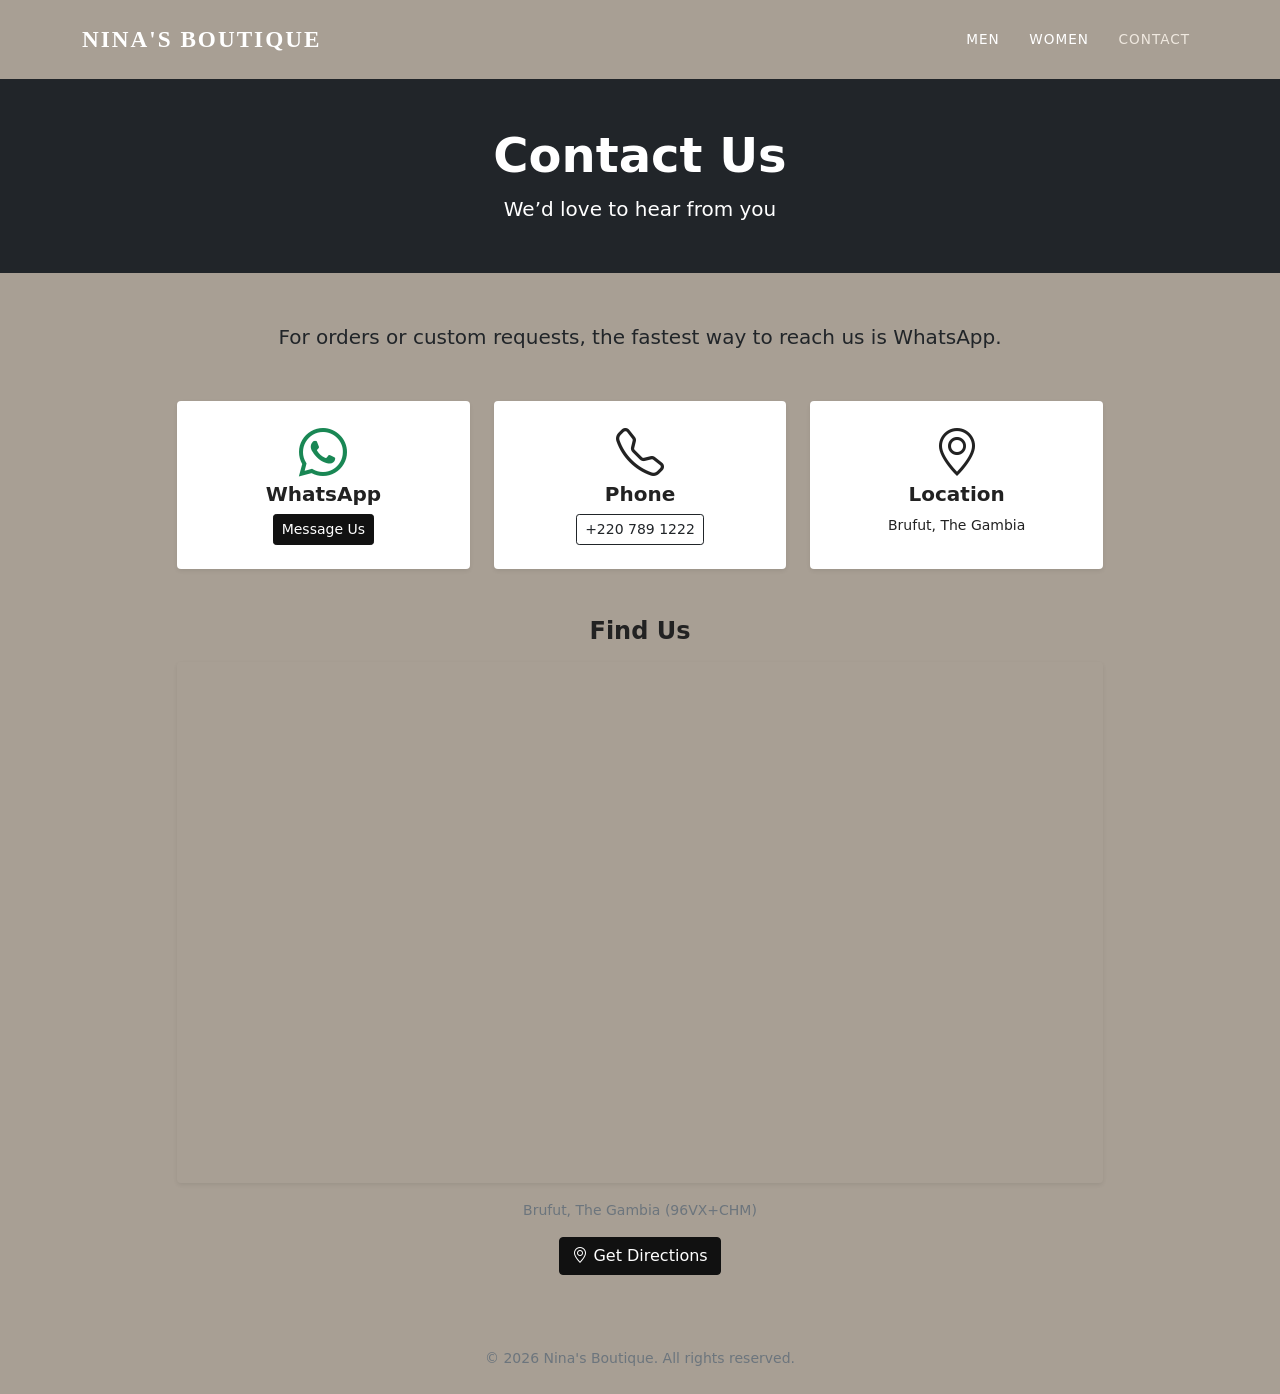
==== contact.html @ 29880697 "Add files via upload" ====
<!DOCTYPE html>
<html lang="en">
<head>
  <meta charset="UTF-8">
  <meta name="viewport" content="width=device-width, initial-scale=1.0">
  <title>Contact | Your Brand Name</title>
  <link href="bootstrap-5.0.2-dist/css/bootstrap.min.css" rel="stylesheet">
  <link rel="stylesheet" href="https://cdn.jsdelivr.net/npm/bootstrap-icons@1.11.3/font/bootstrap-icons.min.css">
  <link rel="stylesheet" href="style.css">
</head>
<body>
  <nav class="navbar navbar-expand-lg sticky-top">
    <div class="container">
      <a class="navbar-brand fw-bold" href="index.html">Nina's Boutique</a>
      <button class="navbar-toggler text-white" type="button" data-bs-toggle="collapse" data-bs-target="#navbarNav" aria-label="Menu">☰</button>
      <div class="collapse navbar-collapse" id="navbarNav">
        <ul class="navbar-nav ms-auto align-items-lg-center">
          <li class="nav-item"><a class="nav-link" href="men.html">Men</a></li>
          <li class="nav-item"><a class="nav-link" href="women.html">Women</a></li>
          <li class="nav-item"><a class="nav-link active" href="contact.html">Contact</a></li>
          
        </ul>
      </div>
    </div>
  </nav>

  <section class="py-5 bg-dark text-white text-center">
    <div class="container">
      <h1 class="display-5 fw-bold">Contact Us</h1>
      <p class="lead mb-0">We’d love to hear from you</p>
    </div>
  </section>

  <section class="py-5">
    <div class="container">
      <div class="row justify-content-center">
        <div class="col-lg-10">
          <div class="text-center mb-5">
            <p class="lead text-dark"><b>For orders or custom requests, the fastest way to reach us is WhatsApp.</b></p>
          </div>
          <div class="row g-4 text-center mb-5">
            <div class="col-md-4">
              <div class="p-4 bg-white rounded shadow-sm h-100">
                <i class="bi bi-whatsapp display-5 text-success mb-3"></i>
                <h5 class="fw-bold">WhatsApp</h5>
                <a href="https://wa.me/2203699539" target="_blank" class="btn btn-dark btn-sm">Message Us</a>
              </div>
            </div>
            <div class="col-md-4">
              <div class="p-4 bg-white rounded shadow-sm h-100">
                <i class="bi bi-telephone display-5 mb-3"></i>
                <h5 class="fw-bold">Phone</h5>
                <a href="tel:+2207891222" class="btn btn-outline-dark btn-sm">+220 789 1222</a>
              </div>
            </div>
            <div class="col-md-4">
              <div class="p-4 bg-white rounded shadow-sm h-100">
                <i class="bi bi-geo-alt display-5 mb-3"></i>
                <h5 class="fw-bold">Location</h5>
                <p class="mb-0 small">Brufut, The Gambia</p>
              </div>
            </div>
          </div>

          <h4 class="fw-bold mb-3 text-center">Find Us</h4>
          <div class="ratio ratio-16x9 rounded shadow-sm overflow-hidden mb-3">
            <iframe src="https://www.google.com/maps?q=96VX%2BCHM+Brufut&output=embed" style="border:0;" allowfullscreen loading="lazy"></iframe>
          </div>
          <div class="text-center">
            <p class="text-muted small mb-3">Brufut, The Gambia (96VX+CHM)</p>
            <a href="https://www.google.com/maps/dir/?api=1&destination=96VX%2BCHM+Brufut" target="_blank" class="btn btn-dark">
              <i class="bi bi-geo-alt"></i> Get Directions
            </a>
          </div>
        </div>
      </div>
    </div>
  </section>

  <footer class="py-4 text-center text-muted small">
    <div class="container">&copy; 2026 Nina's Boutique. All rights reserved.</div>
  </footer>
  <script src="bootstrap-5.0.2-dist/js/bootstrap.bundle.min.js"></script>
</body>
</html>
---- style.css ----
*,
*::before,
*::after {
  box-sizing: border-box;
}

html {
  -webkit-text-size-adjust: 100%;
}

body {
  margin: 0;
  overflow-x: hidden;
  background-color: #a89f94;
  color: #222;
  font-family: system-ui, -apple-system, "Segoe UI", Roboto, sans-serif;
  line-height: 1.6;
}

img {
  max-width: 100%;
  height: auto;
  display: block;
}

.navbar {
  background-color: #a89f94;
  padding-top: 1rem;
  padding-bottom: 1rem;
}

.navbar-brand {
  font-family: Georgia, "Times New Roman", Times, serif;
  font-size: 1.45rem;
  font-weight: 400;
  letter-spacing: 2px;
  color: #ffffff !important;
  text-transform: uppercase;
}

.words {
  text-align: center;
}
.showcase {
  font-family: Georgia, "Times New Roman", Times, serif;
  font-size: 1.45rem;
  font-weight: 400;
  letter-spacing: 2px;
  color: #ffffff !important;
  text-transform: uppercase;
  text-align: center;
}

.Textile {
  font-family: Georgia, "Times New Roman", Times, serif;
  
  font-weight: 400;
  letter-spacing: 2px;
  color: #ffffff !important;
  text-transform: uppercase;
  text-align: center;
  text-decoration: underline;
}




.nav-link {
  color: #ffffff !important;
  font-weight: 400;
  font-size: 0.85rem;
  letter-spacing: 1px;
  text-transform: uppercase;
  margin-left: 0.85rem;
}

.nav-link:hover,
.nav-link.active {
  color: #f0e9e0 !important;
}

.navbar-toggler {
  border: 1px solid rgba(255, 255, 255, 0.8);
  padding: 0.1rem 0.5rem;
  color: #fff;
  font-size: 1.7rem;
  line-height: 1;
}

.navbar-toggler:focus {
  box-shadow: none;
}

.navbar-toggler-icon {
  display: none;
}

.hero-img {
  height: 85vh;
  width: 100%;
  object-fit: cover;
  object-position: center;
  filter: brightness(0.72);
}

.carousel-indicators {
  display: none;
}

.carousel-caption {
  bottom: 16%;
  left: 0;
  right: 0;
  text-align: left;
}

.carousel-caption h1 {
  text-shadow: 0 2px 12px rgba(0, 0, 0, 0.35);
}

.category-card {
  background: transparent;
}

.category-card img {
  width: 100%;
  height: 85vh;
  min-height: 520px;
  object-fit: cover;
  object-position: center;
}

.category-card .btn {
  display: inline-block;
  margin-top: 12px;
}

.card {
  border-radius: 0.4rem;
  overflow: hidden;
}

.card-img-top {
  height: 260px;
  width: 100%;
  object-fit: cover;
  object-position: center;
  background: #1a1a1a;
}

.btn-dark {
  background-color: #111;
  border-color: #111;
}


.about-text {
    max-width: 900px;
    margin: auto;
    line-height: 1.8;
}

.about-text h2 {
  text-align: center;
  letter-spacing: 1px;
  font-family: Georgia, "Times New Roman", Times, serif;
  font-size: 1.45rem;
  font-weight: 400;
  letter-spacing: 2px;
  color: #ffffff !important;
  text-transform: uppercase;
  text-align: center;
  text-decoration: underline;

}

.words {
    font-size: 17px;
    color: white;
    margin-bottom: 22px;
}

.bio-close {
    text-align: center;
    font-size: 20px;
    font-weight: 600;
    margin-top: 35px;
    padding-top: 25px;
    border-top: 1px solid #ddd;
}



@media (max-width: 991.98px) {
  .navbar-collapse {
    background-color: #a89f94;
    margin-top: 0.7rem;
    padding: 0.5rem 0.75rem 1rem;
    border-radius: 8px;
  }

  .nav-link {
    margin-left: 0;
    padding: 0.75rem 0.2rem !important;
    border-bottom: 1px solid rgba(255, 255, 255, 0.2);
  }

  .navbar-nav .btn {
    margin-top: 0.75rem;
    width: 100%;
  }
}

@media (max-width: 768px) {
  .navbar-brand {
    font-size: 1.1rem;
    letter-spacing: 1.4px;
  }

  .hero-img {
    height: 70vh;
  }

  .carousel-caption {
    bottom: 10%;
  }

  .carousel-caption h1 {
    font-size: 1.8rem;
  }

  .category-card img {
    height: 70vh;
    min-height: 380px;
  }

  a.btn,
  button,
  .btn {
    min-height: 44px;
  }
}

@media (max-width: 480px) {
  .hero-img {
    height: 62vh;
  }

  .category-card img {
    height: 62vh;
    min-height: 320px;
  }
}



.product-card {
  background: #fff;
  border-radius: 8px;
  overflow: hidden;
  cursor: pointer;
  box-shadow: 0 2px 8px rgba(0, 0, 0, 0.08);
  transition: transform 0.25s ease, box-shadow 0.25s ease;
}

.product-card:hover {
  transform: translateY(-5px);
  box-shadow: 0 8px 20px rgba(0, 0, 0, 0.15);
}

.product-img {
  width: 100%;
  height: 260px;
  object-fit: cover;
}

.product-info {
  padding: 15px;
}

.product-title {
  margin-bottom: 5px;
  font-weight: 600;
}

.product-short {
  margin: 0;
  color: #6c757d;
  font-size: 14px;
}



.product-modal {
  display: none;

  position: fixed;
  z-index: 9999;

  left: 0;
  top: 0;

  width: 100%;
  height: 100%;

  background: rgba(0, 0, 0, 0.75);

  align-items: center;
  justify-content: center;

  padding: 30px;
}


.product-modal-content {
  position: relative;

  width: 90%;
  max-width: 1000px;

  max-height: 90vh;

  background: #fff;

  border-radius: 10px;

  overflow: hidden;

  display: flex;

  box-shadow: 0 20px 60px rgba(0, 0, 0, 0.4);

  animation: popup 0.25s ease;
}




.modal-image-container {
  width: 50%;
  background: #eee;
}

.modal-image-container img {
  width: 100%;
  height: 100%;

  min-height: 550px;

  object-fit: cover;
}




.modal-info {
  width: 50%;

  padding: 60px 50px;

  display: flex;
  flex-direction: column;
  justify-content: center;
}

.modal-category {
  font-size: 12px;
  letter-spacing: 2px;
  color: #888;
  margin-bottom: 15px;
}

.modal-info h2 {
  font-family: Georgia, "Times New Roman", serif;

  font-size: 2.5rem;

  margin-bottom: 20px;
}

.modal-info p {
  color: #555;
}

.modal-price {
  font-weight: bold;
  font-size: 1.1rem;

  margin-top: 20px;
  margin-bottom: 5px;
}

.modal-made {
  font-size: 14px;
  margin-bottom: 30px;
}




.close-modal {
  position: absolute;

  top: 15px;
  right: 20px;

  z-index: 10;

  width: 40px;
  height: 40px;

  border: none;

  border-radius: 50%;

  background: rgba(255, 255, 255, 0.9);

  font-size: 28px;

  line-height: 1;

  cursor: pointer;
}




@keyframes popup {

  from {
    opacity: 0;
    transform: scale(0.95);
  }

  to {
    opacity: 1;
    transform: scale(1);
  }

}




@media (max-width: 768px) {

  .product-modal {
    padding: 15px;
  }

  .product-modal-content {
    width: 100%;
    max-height: 90vh;

    display: block;

    overflow-y: auto;
  }

  .modal-image-container {
    width: 100%;
  }

  .modal-image-container img {
    width: 100%;
    height: 300px;
    min-height: 0;
  }

  .modal-info {
    width: 100%;
    padding: 30px;
  }

  .modal-info h2 {
    font-size: 2rem;
  }

  

}

.product-card {
    background: white;
    border-radius: 8px;
    overflow: hidden;
    cursor: pointer;
    box-shadow: 0 2px 8px rgba(0, 0, 0, 0.08);
    transition: transform 0.25s ease, box-shadow 0.25s ease;
}
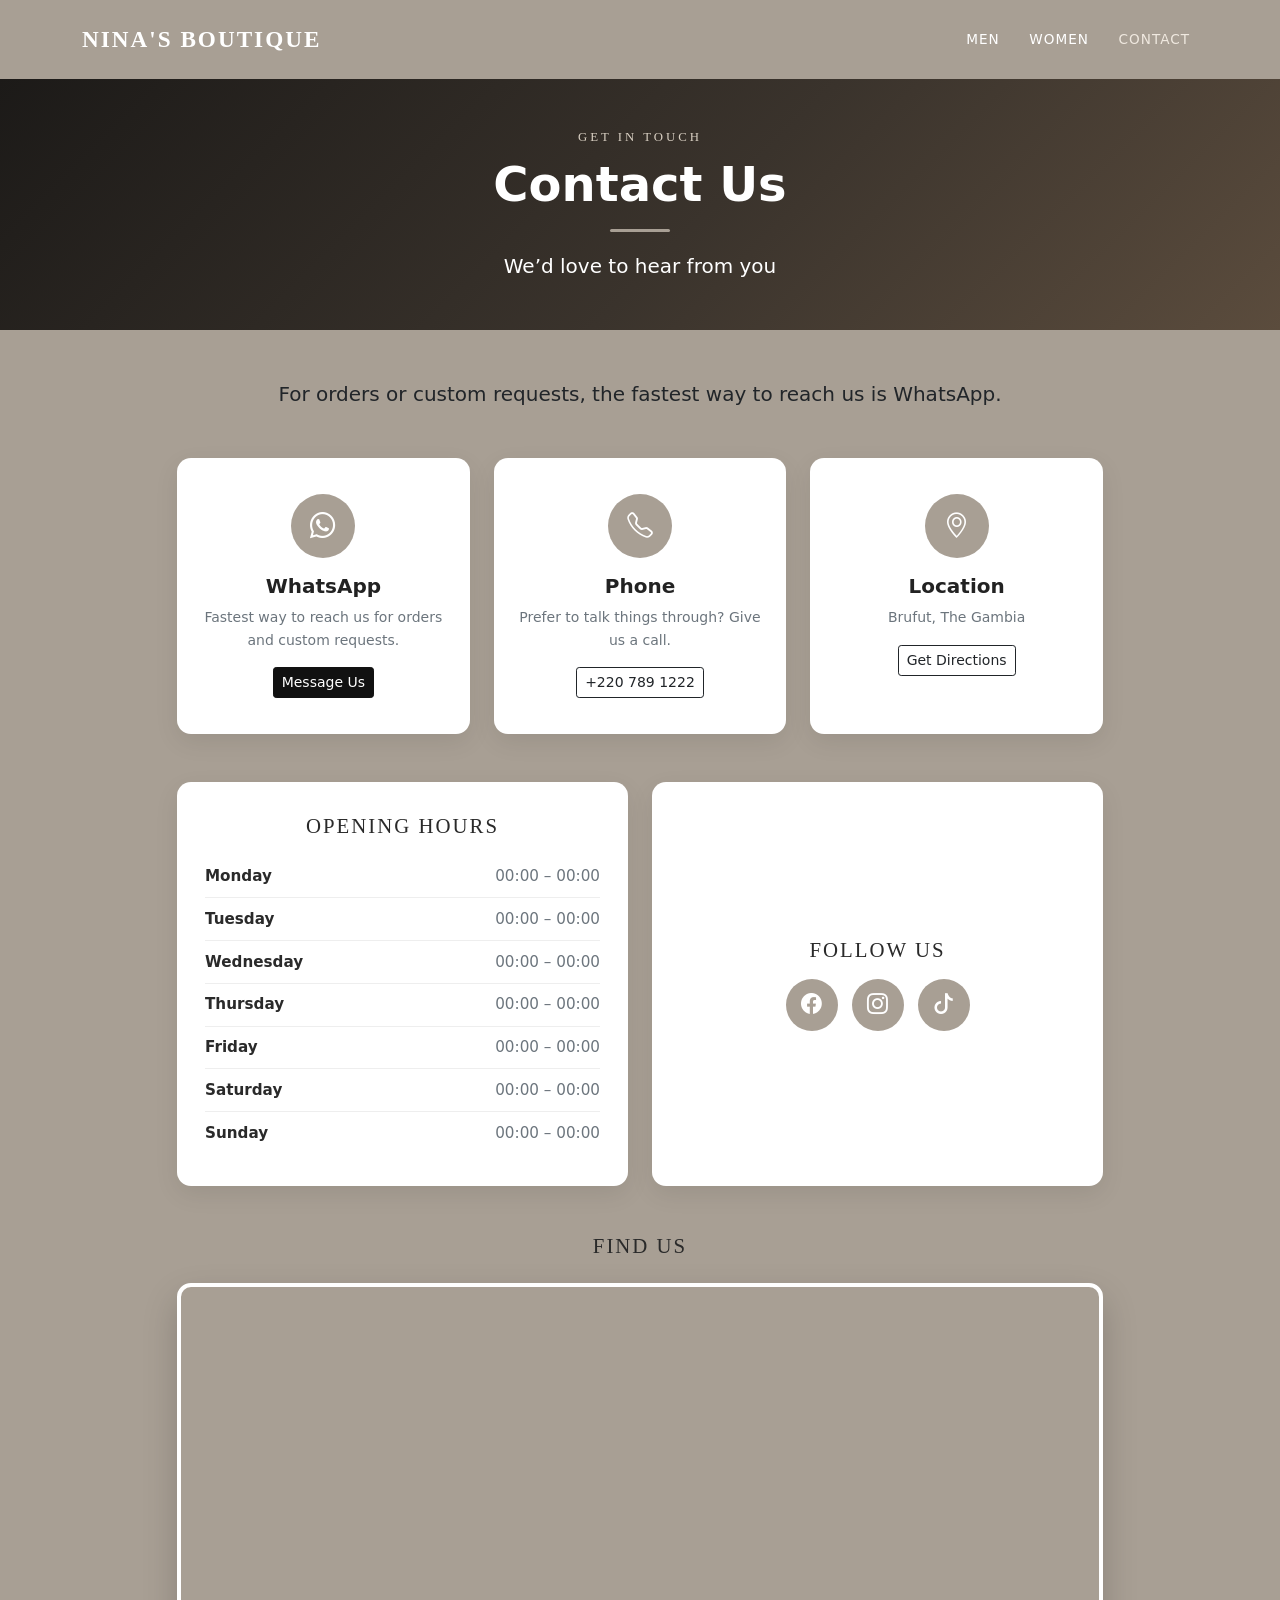
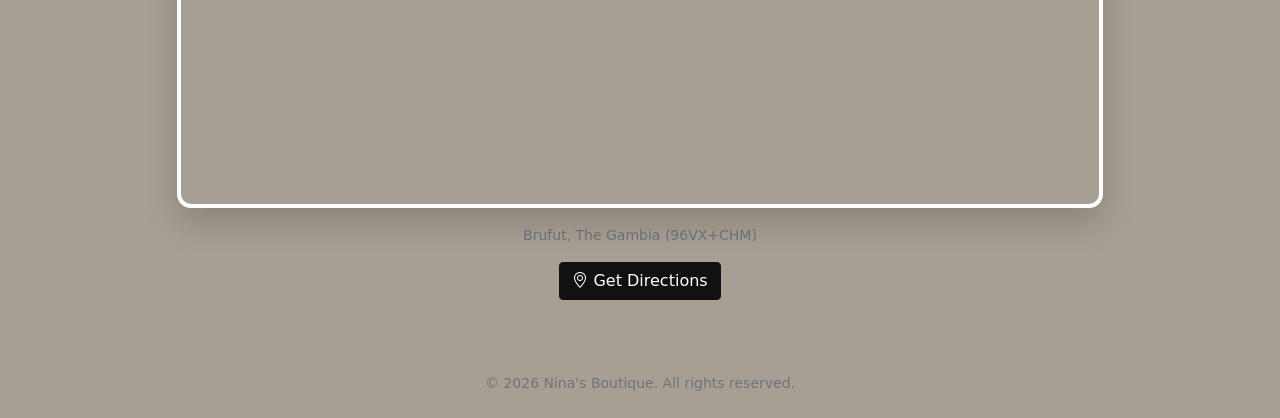
==== commit 14080d07: "Add files via upload" ====
--- a/contact.html
+++ b/contact.html
@@ -1,85 +1,117 @@
-<!DOCTYPE html>
-<html lang="en">
-<head>
-  <meta charset="UTF-8">
-  <meta name="viewport" content="width=device-width, initial-scale=1.0">
-  <title>Contact | Your Brand Name</title>
-  <link href="bootstrap-5.0.2-dist/css/bootstrap.min.css" rel="stylesheet">
-  <link rel="stylesheet" href="https://cdn.jsdelivr.net/npm/bootstrap-icons@1.11.3/font/bootstrap-icons.min.css">
-  <link rel="stylesheet" href="style.css">
-</head>
-<body>
-  <nav class="navbar navbar-expand-lg sticky-top">
-    <div class="container">
-      <a class="navbar-brand fw-bold" href="index.html">Nina's Boutique</a>
-      <button class="navbar-toggler text-white" type="button" data-bs-toggle="collapse" data-bs-target="#navbarNav" aria-label="Menu">☰</button>
-      <div class="collapse navbar-collapse" id="navbarNav">
-        <ul class="navbar-nav ms-auto align-items-lg-center">
-          <li class="nav-item"><a class="nav-link" href="men.html">Men</a></li>
-          <li class="nav-item"><a class="nav-link" href="women.html">Women</a></li>
-          <li class="nav-item"><a class="nav-link active" href="contact.html">Contact</a></li>
-          
-        </ul>
-      </div>
-    </div>
-  </nav>
-
-  <section class="py-5 bg-dark text-white text-center">
-    <div class="container">
-      <h1 class="display-5 fw-bold">Contact Us</h1>
-      <p class="lead mb-0">We’d love to hear from you</p>
-    </div>
-  </section>
-
-  <section class="py-5">
-    <div class="container">
-      <div class="row justify-content-center">
-        <div class="col-lg-10">
-          <div class="text-center mb-5">
-            <p class="lead text-dark"><b>For orders or custom requests, the fastest way to reach us is WhatsApp.</b></p>
-          </div>
-          <div class="row g-4 text-center mb-5">
-            <div class="col-md-4">
-              <div class="p-4 bg-white rounded shadow-sm h-100">
-                <i class="bi bi-whatsapp display-5 text-success mb-3"></i>
-                <h5 class="fw-bold">WhatsApp</h5>
-                <a href="https://wa.me/2203699539" target="_blank" class="btn btn-dark btn-sm">Message Us</a>
-              </div>
-            </div>
-            <div class="col-md-4">
-              <div class="p-4 bg-white rounded shadow-sm h-100">
-                <i class="bi bi-telephone display-5 mb-3"></i>
-                <h5 class="fw-bold">Phone</h5>
-                <a href="tel:+2207891222" class="btn btn-outline-dark btn-sm">+220 789 1222</a>
-              </div>
-            </div>
-            <div class="col-md-4">
-              <div class="p-4 bg-white rounded shadow-sm h-100">
-                <i class="bi bi-geo-alt display-5 mb-3"></i>
-                <h5 class="fw-bold">Location</h5>
-                <p class="mb-0 small">Brufut, The Gambia</p>
-              </div>
-            </div>
-          </div>
-
-          <h4 class="fw-bold mb-3 text-center">Find Us</h4>
-          <div class="ratio ratio-16x9 rounded shadow-sm overflow-hidden mb-3">
-            <iframe src="https://www.google.com/maps?q=96VX%2BCHM+Brufut&output=embed" style="border:0;" allowfullscreen loading="lazy"></iframe>
-          </div>
-          <div class="text-center">
-            <p class="text-muted small mb-3">Brufut, The Gambia (96VX+CHM)</p>
-            <a href="https://www.google.com/maps/dir/?api=1&destination=96VX%2BCHM+Brufut" target="_blank" class="btn btn-dark">
-              <i class="bi bi-geo-alt"></i> Get Directions
-            </a>
-          </div>
-        </div>
-      </div>
-    </div>
-  </section>
-
-  <footer class="py-4 text-center text-muted small">
-    <div class="container">&copy; 2026 Nina's Boutique. All rights reserved.</div>
-  </footer>
-  <script src="bootstrap-5.0.2-dist/js/bootstrap.bundle.min.js"></script>
-</body>
-</html>+<!DOCTYPE html>
+<html lang="en">
+<head>
+  <meta charset="UTF-8">
+  <meta name="viewport" content="width=device-width, initial-scale=1.0">
+  <title>Contact | Nina's Boutique</title>
+  <link href="bootstrap-5.0.2-dist/css/bootstrap.min.css" rel="stylesheet">
+  <link rel="stylesheet" href="https://cdn.jsdelivr.net/npm/bootstrap-icons@1.11.3/font/bootstrap-icons.min.css">
+  <link rel="stylesheet" href="style.css">
+</head>
+<body>
+  <nav class="navbar navbar-expand-lg sticky-top">
+    <div class="container">
+      <a class="navbar-brand fw-bold" href="index.html">Nina's Boutique</a>
+      <button class="navbar-toggler text-white" type="button" data-bs-toggle="collapse" data-bs-target="#navbarNav" aria-label="Menu">☰</button>
+      <div class="collapse navbar-collapse" id="navbarNav">
+        <ul class="navbar-nav ms-auto align-items-lg-center">
+          <li class="nav-item"><a class="nav-link" href="men.html">Men</a></li>
+          <li class="nav-item"><a class="nav-link" href="women.html">Women</a></li>
+          <li class="nav-item"><a class="nav-link active" href="contact.html">Contact</a></li>
+          
+        </ul>
+      </div>
+    </div>
+  </nav>
+
+  <section class="py-5 contact-hero text-white text-center">
+    <div class="container">
+      <p class="kicker">Get In Touch</p>
+      <h1 class="display-5 fw-bold">Contact Us</h1>
+      <div class="hero-divider"></div>
+      <p class="lead mb-0">We’d love to hear from you</p>
+    </div>
+  </section>
+
+  <section class="py-5">
+    <div class="container">
+      <div class="row justify-content-center">
+        <div class="col-lg-10">
+          <div class="text-center mb-5">
+            <p class="lead text-dark"><b>For orders or custom requests, the fastest way to reach us is WhatsApp.</b></p>
+          </div>
+          <div class="row g-4 text-center mb-5">
+            <div class="col-md-4">
+              <div class="contact-card h-100">
+                <div class="contact-icon"><i class="bi bi-whatsapp"></i></div>
+                <h5 class="fw-bold mb-2">WhatsApp</h5>
+                <p class="text-muted small mb-3">Fastest way to reach us for orders and custom requests.</p>
+                <a href="https://wa.me/2203699539" target="_blank" class="btn btn-dark btn-sm">Message Us</a>
+              </div>
+            </div>
+            <div class="col-md-4">
+              <div class="contact-card h-100">
+                <div class="contact-icon"><i class="bi bi-telephone"></i></div>
+                <h5 class="fw-bold mb-2">Phone</h5>
+                <p class="text-muted small mb-3">Prefer to talk things through? Give us a call.</p>
+                <a href="tel:+2207891222" class="btn btn-outline-dark btn-sm">+220 789 1222</a>
+              </div>
+            </div>
+            <div class="col-md-4">
+              <div class="contact-card h-100">
+                <div class="contact-icon"><i class="bi bi-geo-alt"></i></div>
+                <h5 class="fw-bold mb-2">Location</h5>
+                <p class="text-muted small mb-3">Brufut, The Gambia</p>
+                <a href="https://www.google.com/maps/dir/?api=1&destination=96VX%2BCHM+Brufut" target="_blank" class="btn btn-outline-dark btn-sm">Get Directions</a>
+              </div>
+            </div>
+          </div>
+
+          <div class="row g-4 mb-5 justify-content-center">
+            <div class="col-md-6">
+              <div class="info-panel h-100">
+                <h2 class="section-heading mb-3">Opening Hours</h2>
+                <ul class="hours-list">
+                  <li><span>Monday</span><span>00:00 – 00:00</span></li>
+                  <li><span>Tuesday</span><span>00:00 – 00:00</span></li>
+                  <li><span>Wednesday</span><span>00:00 – 00:00</span></li>
+                  <li><span>Thursday</span><span>00:00 – 00:00</span></li>
+                  <li><span>Friday</span><span>00:00 – 00:00</span></li>
+                  <li><span>Saturday</span><span>00:00 – 00:00</span></li>
+                  <li><span>Sunday</span><span>00:00 – 00:00</span></li>
+                </ul>
+              </div>
+            </div>
+            <div class="col-md-6">
+              <div class="info-panel h-100 text-center d-flex flex-column justify-content-center">
+                <h2 class="section-heading mb-3">Follow Us</h2>
+                <div class="social-row">
+                  <a href="#" class="social-icon" aria-label="Facebook"><i class="bi bi-facebook"></i></a>
+                  <a href="#" class="social-icon" aria-label="Instagram"><i class="bi bi-instagram"></i></a>
+                  <a href="#" class="social-icon" aria-label="TikTok"><i class="bi bi-tiktok"></i></a>
+                </div>
+              </div>
+            </div>
+          </div>
+
+          <h2 class="section-heading">Find Us</h2>
+          <div class="ratio ratio-16x9 map-frame mb-3">
+            <iframe src="https://www.google.com/maps?q=96VX%2BCHM+Brufut&output=embed" style="border:0;" allowfullscreen loading="lazy"></iframe>
+          </div>
+          <div class="text-center">
+            <p class="text-muted small mb-3">Brufut, The Gambia (96VX+CHM)</p>
+            <a href="https://www.google.com/maps/dir/?api=1&destination=96VX%2BCHM+Brufut" target="_blank" class="btn btn-dark">
+              <i class="bi bi-geo-alt"></i> Get Directions
+            </a>
+          </div>
+        </div>
+      </div>
+    </div>
+  </section>
+
+  <footer class="py-4 text-center text-muted small">
+    <div class="container">&copy; 2026 Nina's Boutique. All rights reserved.</div>
+  </footer>
+  <script src="bootstrap-5.0.2-dist/js/bootstrap.bundle.min.js"></script>
+</body>
+</html>
--- a/style.css
+++ b/style.css
@@ -1,490 +1,755 @@
-*,
-*::before,
-*::after {
-  box-sizing: border-box;
-}
-
-html {
-  -webkit-text-size-adjust: 100%;
-}
-
-body {
-  margin: 0;
-  overflow-x: hidden;
-  background-color: #a89f94;
-  color: #222;
-  font-family: system-ui, -apple-system, "Segoe UI", Roboto, sans-serif;
-  line-height: 1.6;
-}
-
-img {
-  max-width: 100%;
-  height: auto;
-  display: block;
-}
-
-.navbar {
-  background-color: #a89f94;
-  padding-top: 1rem;
-  padding-bottom: 1rem;
-}
-
-.navbar-brand {
-  font-family: Georgia, "Times New Roman", Times, serif;
-  font-size: 1.45rem;
-  font-weight: 400;
-  letter-spacing: 2px;
-  color: #ffffff !important;
-  text-transform: uppercase;
-}
-
-.words {
-  text-align: center;
-}
-.showcase {
-  font-family: Georgia, "Times New Roman", Times, serif;
-  font-size: 1.45rem;
-  font-weight: 400;
-  letter-spacing: 2px;
-  color: #ffffff !important;
-  text-transform: uppercase;
-  text-align: center;
-}
-
-.Textile {
-  font-family: Georgia, "Times New Roman", Times, serif;
-  
-  font-weight: 400;
-  letter-spacing: 2px;
-  color: #ffffff !important;
-  text-transform: uppercase;
-  text-align: center;
-  text-decoration: underline;
-}
-
-
-
-
-.nav-link {
-  color: #ffffff !important;
-  font-weight: 400;
-  font-size: 0.85rem;
-  letter-spacing: 1px;
-  text-transform: uppercase;
-  margin-left: 0.85rem;
-}
-
-.nav-link:hover,
-.nav-link.active {
-  color: #f0e9e0 !important;
-}
-
-.navbar-toggler {
-  border: 1px solid rgba(255, 255, 255, 0.8);
-  padding: 0.1rem 0.5rem;
-  color: #fff;
-  font-size: 1.7rem;
-  line-height: 1;
-}
-
-.navbar-toggler:focus {
-  box-shadow: none;
-}
-
-.navbar-toggler-icon {
-  display: none;
-}
-
-.hero-img {
-  height: 85vh;
-  width: 100%;
-  object-fit: cover;
-  object-position: center;
-  filter: brightness(0.72);
-}
-
-.carousel-indicators {
-  display: none;
-}
-
-.carousel-caption {
-  bottom: 16%;
-  left: 0;
-  right: 0;
-  text-align: left;
-}
-
-.carousel-caption h1 {
-  text-shadow: 0 2px 12px rgba(0, 0, 0, 0.35);
-}
-
-.category-card {
-  background: transparent;
-}
-
-.category-card img {
-  width: 100%;
-  height: 85vh;
-  min-height: 520px;
-  object-fit: cover;
-  object-position: center;
-}
-
-.category-card .btn {
-  display: inline-block;
-  margin-top: 12px;
-}
-
-.card {
-  border-radius: 0.4rem;
-  overflow: hidden;
-}
-
-.card-img-top {
-  height: 260px;
-  width: 100%;
-  object-fit: cover;
-  object-position: center;
-  background: #1a1a1a;
-}
-
-.btn-dark {
-  background-color: #111;
-  border-color: #111;
-}
-
-
-.about-text {
-    max-width: 900px;
-    margin: auto;
-    line-height: 1.8;
-}
-
-.about-text h2 {
-  text-align: center;
-  letter-spacing: 1px;
-  font-family: Georgia, "Times New Roman", Times, serif;
-  font-size: 1.45rem;
-  font-weight: 400;
-  letter-spacing: 2px;
-  color: #ffffff !important;
-  text-transform: uppercase;
-  text-align: center;
-  text-decoration: underline;
-
-}
-
-.words {
-    font-size: 17px;
-    color: white;
-    margin-bottom: 22px;
-}
-
-.bio-close {
-    text-align: center;
-    font-size: 20px;
-    font-weight: 600;
-    margin-top: 35px;
-    padding-top: 25px;
-    border-top: 1px solid #ddd;
-}
-
-
-
-@media (max-width: 991.98px) {
-  .navbar-collapse {
-    background-color: #a89f94;
-    margin-top: 0.7rem;
-    padding: 0.5rem 0.75rem 1rem;
-    border-radius: 8px;
-  }
-
-  .nav-link {
-    margin-left: 0;
-    padding: 0.75rem 0.2rem !important;
-    border-bottom: 1px solid rgba(255, 255, 255, 0.2);
-  }
-
-  .navbar-nav .btn {
-    margin-top: 0.75rem;
-    width: 100%;
-  }
-}
-
-@media (max-width: 768px) {
-  .navbar-brand {
-    font-size: 1.1rem;
-    letter-spacing: 1.4px;
-  }
-
-  .hero-img {
-    height: 70vh;
-  }
-
-  .carousel-caption {
-    bottom: 10%;
-  }
-
-  .carousel-caption h1 {
-    font-size: 1.8rem;
-  }
-
-  .category-card img {
-    height: 70vh;
-    min-height: 380px;
-  }
-
-  a.btn,
-  button,
-  .btn {
-    min-height: 44px;
-  }
-}
-
-@media (max-width: 480px) {
-  .hero-img {
-    height: 62vh;
-  }
-
-  .category-card img {
-    height: 62vh;
-    min-height: 320px;
-  }
-}
-
-
-
-.product-card {
-  background: #fff;
-  border-radius: 8px;
-  overflow: hidden;
-  cursor: pointer;
-  box-shadow: 0 2px 8px rgba(0, 0, 0, 0.08);
-  transition: transform 0.25s ease, box-shadow 0.25s ease;
-}
-
-.product-card:hover {
-  transform: translateY(-5px);
-  box-shadow: 0 8px 20px rgba(0, 0, 0, 0.15);
-}
-
-.product-img {
-  width: 100%;
-  height: 260px;
-  object-fit: cover;
-}
-
-.product-info {
-  padding: 15px;
-}
-
-.product-title {
-  margin-bottom: 5px;
-  font-weight: 600;
-}
-
-.product-short {
-  margin: 0;
-  color: #6c757d;
-  font-size: 14px;
-}
-
-
-
-.product-modal {
-  display: none;
-
-  position: fixed;
-  z-index: 9999;
-
-  left: 0;
-  top: 0;
-
-  width: 100%;
-  height: 100%;
-
-  background: rgba(0, 0, 0, 0.75);
-
-  align-items: center;
-  justify-content: center;
-
-  padding: 30px;
-}
-
-
-.product-modal-content {
-  position: relative;
-
-  width: 90%;
-  max-width: 1000px;
-
-  max-height: 90vh;
-
-  background: #fff;
-
-  border-radius: 10px;
-
-  overflow: hidden;
-
-  display: flex;
-
-  box-shadow: 0 20px 60px rgba(0, 0, 0, 0.4);
-
-  animation: popup 0.25s ease;
-}
-
-
-
-
-.modal-image-container {
-  width: 50%;
-  background: #eee;
-}
-
-.modal-image-container img {
-  width: 100%;
-  height: 100%;
-
-  min-height: 550px;
-
-  object-fit: cover;
-}
-
-
-
-
-.modal-info {
-  width: 50%;
-
-  padding: 60px 50px;
-
-  display: flex;
-  flex-direction: column;
-  justify-content: center;
-}
-
-.modal-category {
-  font-size: 12px;
-  letter-spacing: 2px;
-  color: #888;
-  margin-bottom: 15px;
-}
-
-.modal-info h2 {
-  font-family: Georgia, "Times New Roman", serif;
-
-  font-size: 2.5rem;
-
-  margin-bottom: 20px;
-}
-
-.modal-info p {
-  color: #555;
-}
-
-.modal-price {
-  font-weight: bold;
-  font-size: 1.1rem;
-
-  margin-top: 20px;
-  margin-bottom: 5px;
-}
-
-.modal-made {
-  font-size: 14px;
-  margin-bottom: 30px;
-}
-
-
-
-
-.close-modal {
-  position: absolute;
-
-  top: 15px;
-  right: 20px;
-
-  z-index: 10;
-
-  width: 40px;
-  height: 40px;
-
-  border: none;
-
-  border-radius: 50%;
-
-  background: rgba(255, 255, 255, 0.9);
-
-  font-size: 28px;
-
-  line-height: 1;
-
-  cursor: pointer;
-}
-
-
-
-
-@keyframes popup {
-
-  from {
-    opacity: 0;
-    transform: scale(0.95);
-  }
-
-  to {
-    opacity: 1;
-    transform: scale(1);
-  }
-
-}
-
-
-
-
-@media (max-width: 768px) {
-
-  .product-modal {
-    padding: 15px;
-  }
-
-  .product-modal-content {
-    width: 100%;
-    max-height: 90vh;
-
-    display: block;
-
-    overflow-y: auto;
-  }
-
-  .modal-image-container {
-    width: 100%;
-  }
-
-  .modal-image-container img {
-    width: 100%;
-    height: 300px;
-    min-height: 0;
-  }
-
-  .modal-info {
-    width: 100%;
-    padding: 30px;
-  }
-
-  .modal-info h2 {
-    font-size: 2rem;
-  }
-
-  
-
-}
-
-.product-card {
-    background: white;
-    border-radius: 8px;
-    overflow: hidden;
-    cursor: pointer;
-    box-shadow: 0 2px 8px rgba(0, 0, 0, 0.08);
-    transition: transform 0.25s ease, box-shadow 0.25s ease;
-}
+*,
+*::before,
+*::after {
+  box-sizing: border-box;
+}
+
+
+
+body {
+  margin: 0;
+  padding: 0;
+  overflow-x: hidden;
+  background-color: #a89f94;
+  color: #222;
+  font-family: system-ui, -apple-system, "Segoe UI", Roboto, sans-serif;
+  line-height: 1.6;
+  
+}
+
+img {
+  max-width: 100%;
+  display: inline-block;
+}
+
+/* Fluid headings: scale smoothly with viewport instead of jumping
+   at fixed breakpoints, so text never feels oversized on small phones
+   or undersized on large screens. */
+.display-4 {
+  font-size: clamp(1.9rem, 6vw, 3.5rem);
+}
+
+.display-5 {
+  font-size: clamp(1.7rem, 5.5vw, 3rem);
+}
+
+.navbar {
+  background-color: #a89f94;
+  padding-top: 1rem;
+  padding-bottom: 1rem;
+ 
+}
+
+.navbar-brand {
+  font-family: Georgia, "Times New Roman", Times, serif;
+  font-size: 1.45rem;
+  font-weight: 400;
+  letter-spacing: 2px;
+  color: #ffffff !important;
+  text-transform: uppercase;
+}
+
+
+
+.showcase {
+  font-family: Georgia, "Times New Roman", Times, serif;
+  font-size: 1.45rem;
+  font-weight: 400;
+  letter-spacing: 2px;
+  color: #ffffff !important;
+  text-transform: uppercase;
+  text-align: center;
+}
+
+.Textile {
+  font-family: Georgia, "Times New Roman", Times, serif;
+  font-size: 1.45rem;
+  font-weight: 400;
+  letter-spacing: 2px;
+  color: #ffffff !important;
+  text-transform: uppercase;
+  text-align: center;
+  text-decoration: underline;
+}
+
+
+
+
+.nav-link {
+  color: #ffffff !important;
+  font-weight: 400;
+  font-size: 0.85rem;
+  letter-spacing: 1px;
+  text-transform: uppercase;
+  margin-left: 0.85rem;
+}
+
+.nav-link:hover,
+.nav-link.active {
+  color: #f0e9e0 !important;
+}
+
+.navbar-toggler {
+  border: 1px solid rgba(255, 255, 255, 0.8);
+  padding: 0.4rem 0.65rem;
+  color: #fff;
+  font-size: 1.5rem;
+  line-height: 1;
+  min-width: 44px;
+  min-height: 44px;
+}
+
+.navbar-toggler:focus {
+  box-shadow: none;
+}
+
+.navbar-toggler-icon {
+  display: none;
+}
+
+.hero-img {
+  height: 85vh;
+  height: 85dvh;
+  width: 100%;
+  object-fit: cover;
+  object-position: center;
+  filter: brightness(0.72);
+}
+
+.carousel-indicators {
+  display: none;
+}
+
+.carousel-caption {
+  bottom: 16%;
+  left: 0;
+  right: 0;
+  text-align: left;
+}
+
+.carousel-caption h1 {
+  text-shadow: 0 2px 12px rgba(0, 0, 0, 0.35);
+}
+
+.category-card {
+  background: transparent;
+  text-align: center;
+}
+
+.category-card img {
+  width: 100%;
+  height: 85vh;
+  height: 85dvh;
+  min-height: 520px;
+  object-fit: cover;
+  object-position: center;
+}
+
+.category-card .btn {
+  display: inline-block;
+  margin-top: 12px;
+}
+
+.nina {
+  width: 80%;
+  height: 260px;
+  min-height: 200px;
+  object-fit: cover;
+  object-position: center;
+}
+
+.card {
+  border-radius: 0.4rem;
+  overflow: hidden;
+}
+
+.card-img-top {
+  height: 260px;
+  width: 100%;
+  object-fit: cover;
+  object-position: center;
+  background: #1a1a1a;
+}
+
+.btn-dark {
+  background-color: #111;
+  border-color: #111;
+}
+
+
+.about-text {
+    max-width: 900px;
+    margin: auto;
+    line-height: 1.8;
+}
+
+.words {
+    font-size: 25px;
+    color: white;
+    margin-bottom: 40px;
+    text-align: left;
+  
+}
+
+@media (max-width: 768px) {
+  .words {
+    font-size: 20px;
+  }
+}
+
+@media (max-width: 480px) {
+  .words {
+    font-size: 18px;
+  }
+}
+
+/* About section photo: sized on its own terms (not the tall
+   full-bleed treatment used for hero/category banners) so it sits
+   comfortably next to the bio text instead of towering over it. */
+.about-photo {
+  border-radius: 12px;
+  overflow: hidden;
+  box-shadow: 0 15px 35px rgba(0, 0, 0, 0.35);
+}
+
+.about-photo img {
+  width: 100%;
+  height: 420px;
+  object-fit: cover;
+  object-position: center 25%;
+  display: block;
+}
+
+@media (max-width: 768px) {
+  .about-photo img {
+    height: 320px;
+  }
+}
+
+@media (max-width: 480px) {
+  .about-photo img {
+    height: 260px;
+  }
+}
+
+/* ---------- Contact page ---------- */
+
+.contact-hero {
+  background: linear-gradient(135deg, #1c1a18 0%, #3a332c 55%, #5b4c3d 100%);
+}
+
+.kicker {
+  font-family: Georgia, "Times New Roman", Times, serif;
+  letter-spacing: 3px;
+  text-transform: uppercase;
+  font-size: 0.8rem;
+  color: #d8cfc2;
+  margin-bottom: 0.5rem;
+}
+
+.hero-divider {
+  width: 60px;
+  height: 3px;
+  background: #a89f94;
+  margin: 16px auto 18px;
+  border-radius: 2px;
+}
+
+.section-heading {
+  font-family: Georgia, "Times New Roman", Times, serif;
+  font-weight: 400;
+  letter-spacing: 2px;
+  text-transform: uppercase;
+  text-align: center;
+  color: #2a2a2a;
+  font-size: 1.3rem;
+  margin-bottom: 1.5rem;
+}
+
+.contact-card {
+  background: #fff;
+  border-radius: 14px;
+  padding: 2.25rem 1.5rem;
+  box-shadow: 0 8px 24px rgba(0, 0, 0, 0.08);
+  transition: transform 0.25s ease, box-shadow 0.25s ease;
+}
+
+.contact-card:hover {
+  transform: translateY(-6px);
+  box-shadow: 0 16px 36px rgba(0, 0, 0, 0.14);
+}
+
+.contact-icon {
+  width: 64px;
+  height: 64px;
+  margin: 0 auto 16px;
+  border-radius: 50%;
+  background: #a89f94;
+  color: #fff;
+  display: flex;
+  align-items: center;
+  justify-content: center;
+  font-size: 1.6rem;
+}
+
+.map-frame {
+  border-radius: 14px;
+  overflow: hidden;
+  box-shadow: 0 15px 35px rgba(0, 0, 0, 0.18);
+  border: 4px solid #fff;
+}
+
+.info-panel {
+  background: #fff;
+  border-radius: 14px;
+  padding: 2rem 1.75rem;
+  box-shadow: 0 8px 24px rgba(0, 0, 0, 0.08);
+}
+
+.hours-list {
+  list-style: none;
+  padding: 0;
+  margin: 0;
+}
+
+.hours-list li {
+  display: flex;
+  justify-content: space-between;
+  padding: 0.55rem 0;
+  border-bottom: 1px solid #eee;
+  font-size: 0.95rem;
+}
+
+.hours-list li:last-child {
+  border-bottom: none;
+}
+
+.hours-list li span:first-child {
+  font-weight: 600;
+  color: #2a2a2a;
+}
+
+.hours-list li span:last-child {
+  color: #6c757d;
+}
+
+.social-row {
+  display: flex;
+  justify-content: center;
+  gap: 14px;
+  flex-wrap: wrap;
+}
+
+.social-icon {
+  width: 52px;
+  height: 52px;
+  border-radius: 50%;
+  background: #a89f94;
+  color: #fff;
+  display: flex;
+  align-items: center;
+  justify-content: center;
+  font-size: 1.3rem;
+  transition: transform 0.2s ease, background 0.2s ease;
+}
+
+.social-icon:hover {
+  background: #2a2a2a;
+  color: #fff;
+  transform: translateY(-4px);
+}
+
+@media (max-width: 480px) {
+  .contact-card {
+    padding: 1.75rem 1.25rem;
+  }
+
+  .contact-icon {
+    width: 54px;
+    height: 54px;
+    font-size: 1.35rem;
+  }
+
+  .info-panel {
+    padding: 1.5rem 1.25rem;
+  }
+}
+
+/* Tailor avatar placeholder (replaces broken empty img src) */
+.avatar-placeholder {
+  width: 90px;
+  height: 90px;
+  margin-left: auto;
+  margin-right: auto;
+  display: flex;
+  align-items: center;
+  justify-content: center;
+  background-color: #a89f94;
+  color: #ffffff;
+  font-size: 2.2rem;
+}
+
+
+/* Tablet gap fix: scale hero/category images down before the phone breakpoint kicks in */
+@media (max-width: 991.98px) and (min-width: 769px) {
+  .hero-img {
+    height: 75vh;
+    height: 75dvh;
+  }
+
+  .category-card img {
+    height: 75vh;
+    height: 75dvh;
+    min-height: 450px;
+  }
+}
+
+/* "Our Collection" grid: keep the Men/Women photos side by side at
+   every width, same as desktop. Below tablet size the two banner
+   images no longer have room to stay tall without becoming thin,
+   distorted-looking strips, so their height is scaled down here to
+   keep a sensible proportion for a 2-up layout. This only touches
+   the Our Collection grid — the hero carousel and the single About
+   section photo keep their full-bleed height everywhere. */
+@media (max-width: 768px) {
+  .collection-grid .category-card img {
+    height: 46vw;
+    min-height: 170px;
+    max-height: 320px;
+  }
+
+  .collection-grid .category-card .btn {
+    font-size: 0.85rem;
+    padding: 0.5rem 0.9rem;
+    margin-top: 8px;
+  }
+}
+
+@media (max-width: 480px) {
+  .collection-grid .category-card .btn {
+    font-size: 0.75rem;
+    padding: 0.4rem 0.7rem;
+  }
+}
+
+@media (max-width: 991.98px) {
+  .navbar-collapse {
+    background-color: #a89f94;
+    margin-top: 0.7rem;
+    padding: 0.5rem 0.75rem 1rem;
+    border-radius: 8px;
+  }
+
+  .nav-link {
+    margin-left: 0;
+    padding: 0.75rem 0.2rem !important;
+    border-bottom: 1px solid rgba(255, 255, 255, 0.2);
+  }
+
+  .navbar-nav .btn {
+    margin-top: 0.75rem;
+    width: 100%;
+  }
+}
+
+@media (max-width: 768px) {
+  .navbar-brand {
+    font-size: 1.1rem;
+    letter-spacing: 1.4px;
+  }
+
+  .hero-img {
+    height: 70vh;
+    height: 70dvh;
+  }
+
+  .carousel-caption {
+    bottom: 10%;
+  }
+
+  .carousel-caption h1 {
+    font-size: 1.8rem;
+  }
+
+  .category-card img {
+    height: 70vh;
+    height: 70dvh;
+    min-height: 380px;
+  }
+
+  a.btn,
+  button,
+  .btn {
+    min-height: 44px;
+  }
+
+  /* Bigger touch target for the carousel arrows */
+  .carousel-control-prev,
+  .carousel-control-next {
+    width: 16%;
+  }
+
+  .carousel-control-prev-icon,
+  .carousel-control-next-icon {
+    width: 2.25rem;
+    height: 2.25rem;
+  }
+}
+
+@media (max-width: 480px) {
+  .hero-img {
+    height: 62vh;
+    height: 62dvh;
+  }
+
+  .category-card img {
+    height: 62vh;
+    height: 62dvh;
+    min-height: 320px;
+  }
+}
+
+
+
+.product-card {
+  background: #fff;
+  border-radius: 8px;
+  overflow: hidden;
+  cursor: pointer;
+  box-shadow: 0 2px 8px rgba(0, 0, 0, 0.08);
+  transition: transform 0.25s ease, box-shadow 0.25s ease;
+}
+
+.product-card:hover {
+  transform: translateY(-5px);
+  box-shadow: 0 8px 20px rgba(0, 0, 0, 0.15);
+}
+
+.product-img {
+  width: 100%;
+  height: 260px;
+  object-fit: cover;
+  object-position: center;
+}
+
+/* On the 2-columns-per-row mobile grid, cards are much narrower than
+   on desktop, so the same 260px height reads as an oddly tall,
+   narrow sliver. Shorten it in proportion to the card width. */
+@media (max-width: 768px) and (min-width: 481px) {
+  .product-img {
+    height: 220px;
+  }
+}
+
+@media (max-width: 480px) {
+  .product-img {
+    height: 170px;
+  }
+}
+
+.product-info {
+  padding: 15px;
+}
+
+.product-title {
+  margin-bottom: 5px;
+  font-weight: 600;
+}
+
+.product-short {
+  margin: 0;
+  color: #6c757d;
+  font-size: 14px;
+}
+
+
+
+.product-modal {
+  display: none;
+
+  position: fixed;
+  z-index: 9999;
+
+  left: 0;
+  top: 0;
+
+  width: 100%;
+  height: 100%;
+
+  background: rgba(0, 0, 0, 0.75);
+
+  align-items: center;
+  justify-content: center;
+
+  padding: 30px;
+}
+
+
+.product-modal-content {
+  position: relative;
+
+  width: 90%;
+  max-width: 1000px;
+
+  max-height: 90vh;
+
+  background: #fff;
+
+  border-radius: 10px;
+
+  overflow: hidden;
+
+  display: flex;
+
+  box-shadow: 0 20px 60px rgba(0, 0, 0, 0.4);
+
+  animation: popup 0.25s ease;
+}
+
+
+
+
+.modal-image-container {
+  width: 50%;
+  background: #eee;
+}
+
+.modal-image-container img {
+  width: 100%;
+  height: 100%;
+
+  min-height: 550px;
+
+  object-fit: cover;
+  object-position: center;
+}
+
+
+
+
+.modal-info {
+  width: 50%;
+
+  padding: 60px 50px;
+
+  display: flex;
+  flex-direction: column;
+  justify-content: center;
+}
+
+.modal-category {
+  font-size: 12px;
+  letter-spacing: 2px;
+  color: #888;
+  margin-bottom: 15px;
+}
+
+.modal-info h2 {
+  font-family: Georgia, "Times New Roman", serif;
+
+  font-size: 2.5rem;
+
+  margin-bottom: 20px;
+}
+
+.modal-info p {
+  color: #555;
+}
+
+.modal-price {
+  font-weight: bold;
+  font-size: 1.1rem;
+
+  margin-top: 20px;
+  margin-bottom: 5px;
+}
+
+.modal-made {
+  font-size: 14px;
+  margin-bottom: 30px;
+}
+
+
+
+
+.close-modal {
+  position: absolute;
+
+  top: 15px;
+  right: 20px;
+
+  z-index: 10;
+
+  width: 40px;
+  height: 40px;
+
+  border: none;
+
+  border-radius: 50%;
+
+  background: rgba(255, 255, 255, 0.9);
+
+  font-size: 28px;
+
+  line-height: 1;
+
+  cursor: pointer;
+}
+
+
+
+
+@keyframes popup {
+
+  from {
+    opacity: 0;
+    transform: scale(0.95);
+  }
+
+  to {
+    opacity: 1;
+    transform: scale(1);
+  }
+
+}
+
+
+
+
+@media (max-width: 768px) {
+
+  .product-modal {
+    padding: 15px;
+  }
+
+  .product-modal-content {
+    width: 100%;
+    max-height: 90vh;
+
+    display: block;
+
+    overflow-y: auto;
+  }
+
+  .modal-image-container {
+    width: 100%;
+  }
+
+  .modal-image-container img {
+    width: 100%;
+    height: 300px;
+    min-height: 0;
+  }
+
+  .modal-info {
+    width: 100%;
+    padding: 30px;
+  }
+
+  .modal-info h2 {
+    font-size: 2rem;
+  }
+
+  
+
+}
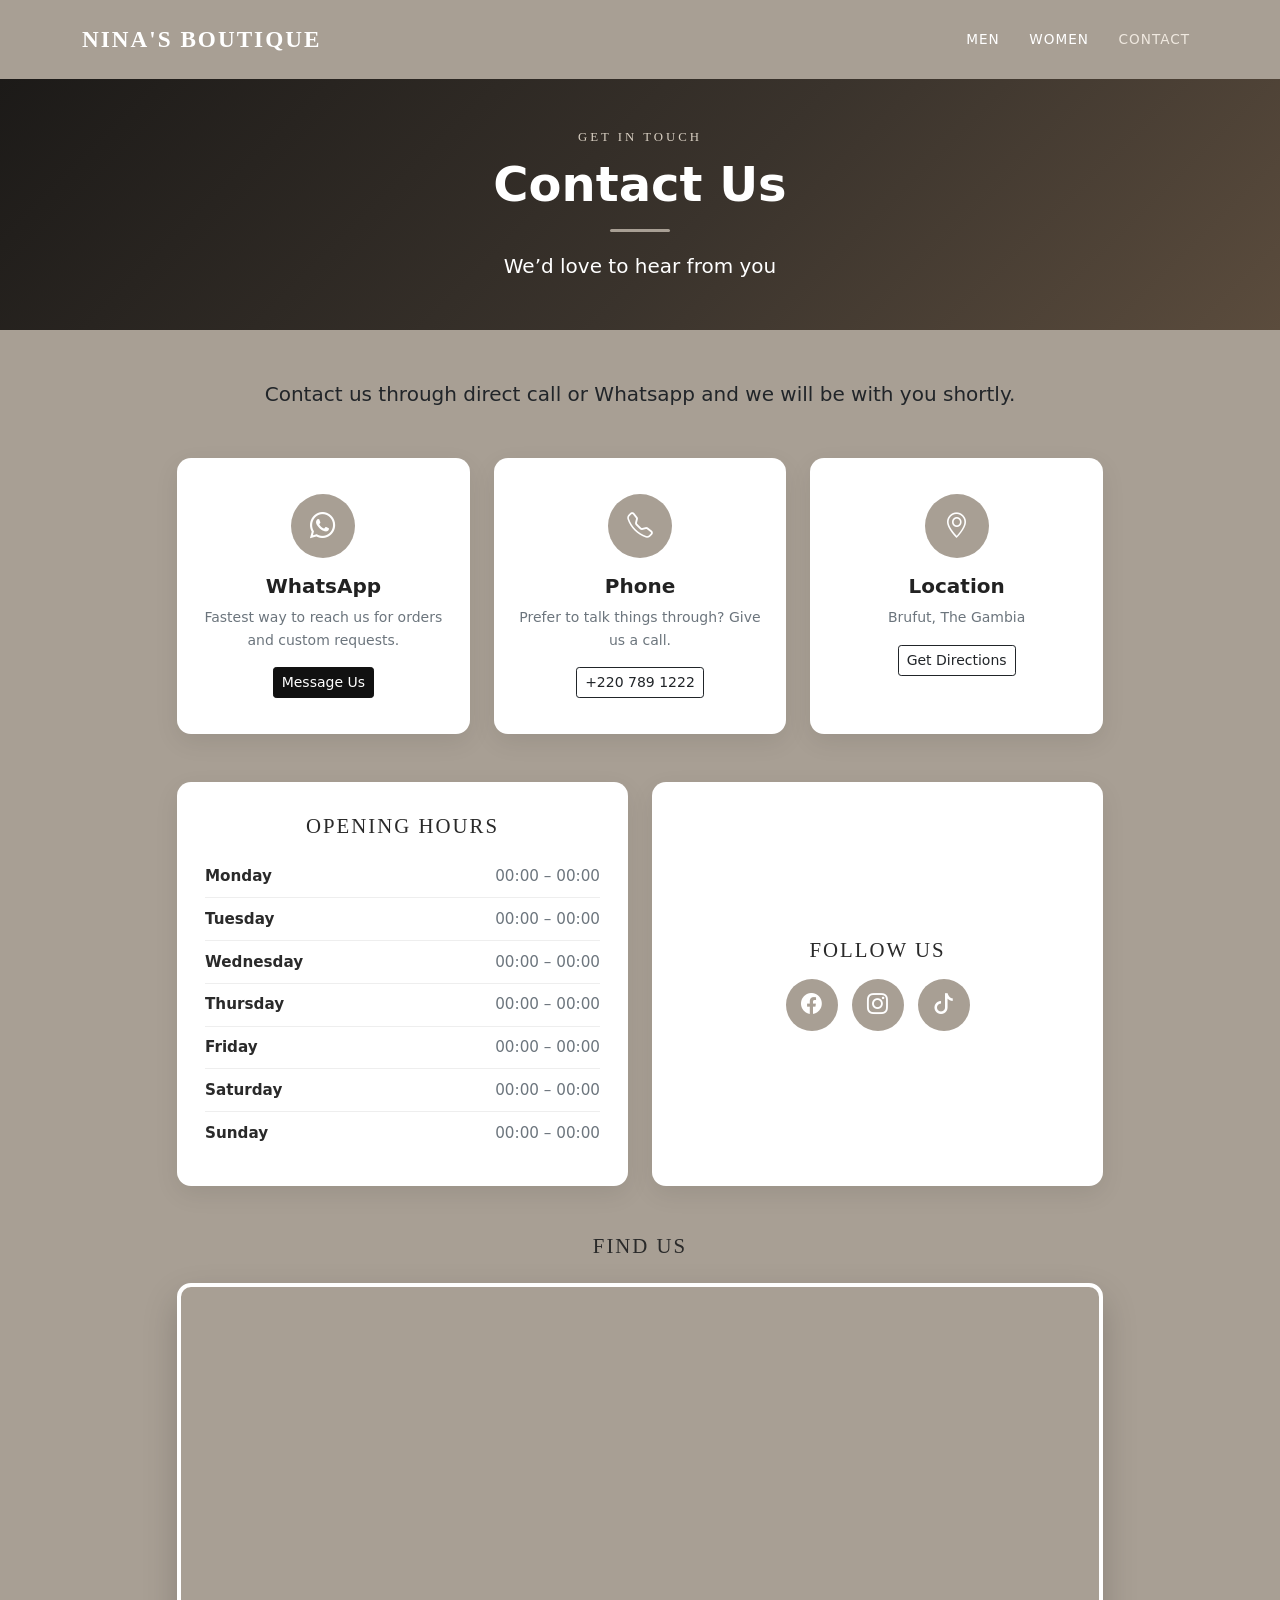
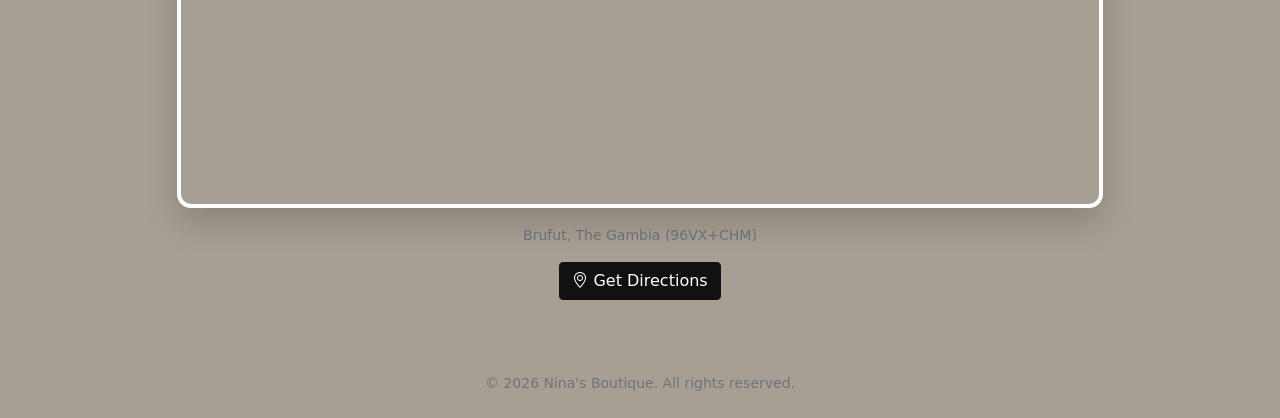
==== commit 2240af7b: "Update contact.html" ====
--- a/contact.html
+++ b/contact.html
@@ -38,7 +38,7 @@
       <div class="row justify-content-center">
         <div class="col-lg-10">
           <div class="text-center mb-5">
-            <p class="lead text-dark"><b>For orders or custom requests, the fastest way to reach us is WhatsApp.</b></p>
+            <p class="lead text-dark"><b>Contact us through direct call or Whatsapp and we will be with you shortly.</b></p>
           </div>
           <div class="row g-4 text-center mb-5">
             <div class="col-md-4">
--- a/style.css
+++ b/style.css
@@ -59,6 +59,7 @@
   color: #ffffff !important;
   text-transform: uppercase;
   text-align: center;
+  text-decoration: underline;
 }
 
 .Textile {
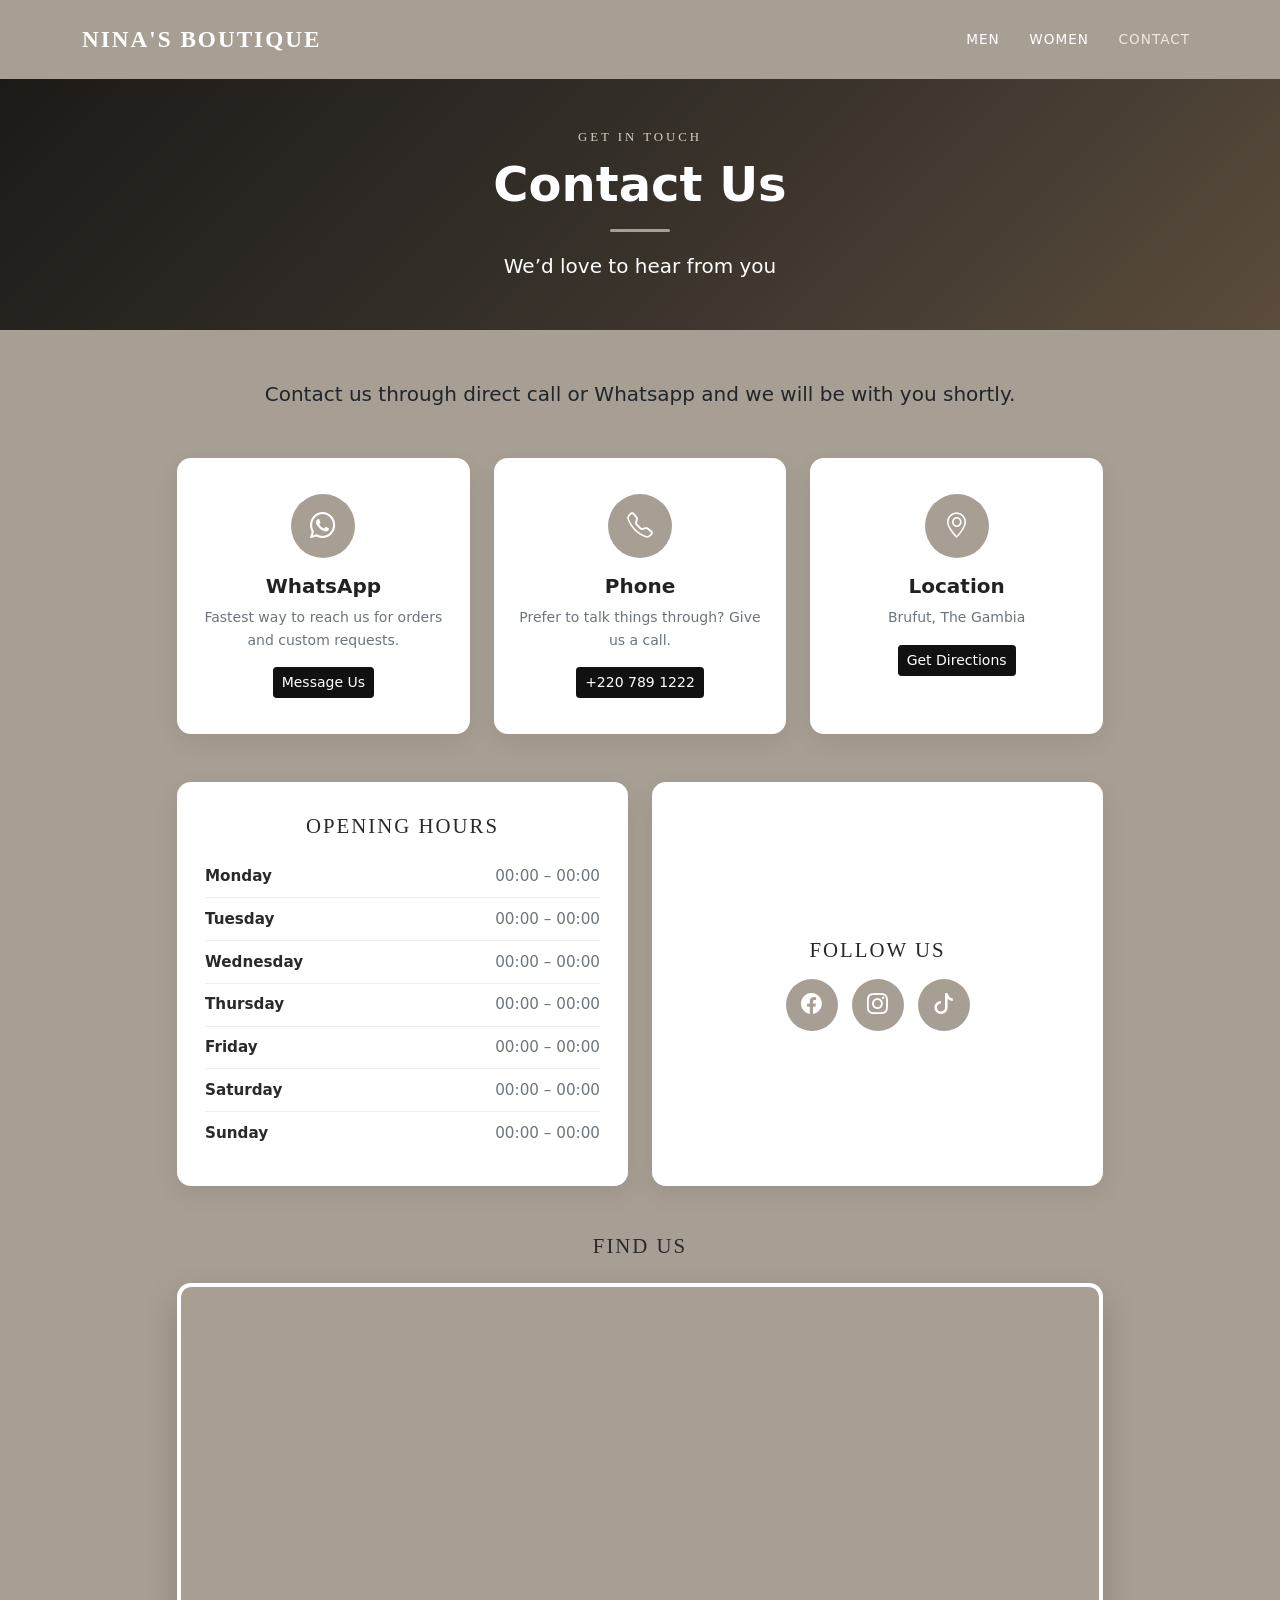
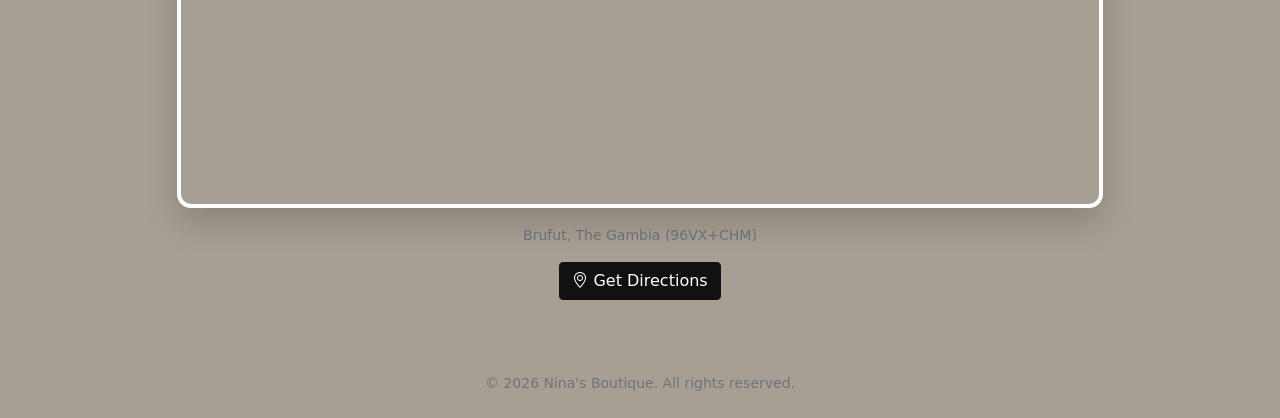
==== commit 792a894b: "Update contact.html" ====
--- a/contact.html
+++ b/contact.html
@@ -54,7 +54,7 @@
                 <div class="contact-icon"><i class="bi bi-telephone"></i></div>
                 <h5 class="fw-bold mb-2">Phone</h5>
                 <p class="text-muted small mb-3">Prefer to talk things through? Give us a call.</p>
-                <a href="tel:+2207891222" class="btn btn-outline-dark btn-sm">+220 789 1222</a>
+                <a href="tel:+2207891222" class="btn btn-dark btn-sm">+220 789 1222</a>
               </div>
             </div>
             <div class="col-md-4">
@@ -62,7 +62,7 @@
                 <div class="contact-icon"><i class="bi bi-geo-alt"></i></div>
                 <h5 class="fw-bold mb-2">Location</h5>
                 <p class="text-muted small mb-3">Brufut, The Gambia</p>
-                <a href="https://www.google.com/maps/dir/?api=1&destination=96VX%2BCHM+Brufut" target="_blank" class="btn btn-outline-dark btn-sm">Get Directions</a>
+                <a href="https://www.google.com/maps/dir/?api=1&destination=96VX%2BCHM+Brufut" target="_blank" class="btn btn-dark btn-sm">Get Directions</a>
               </div>
             </div>
           </div>
